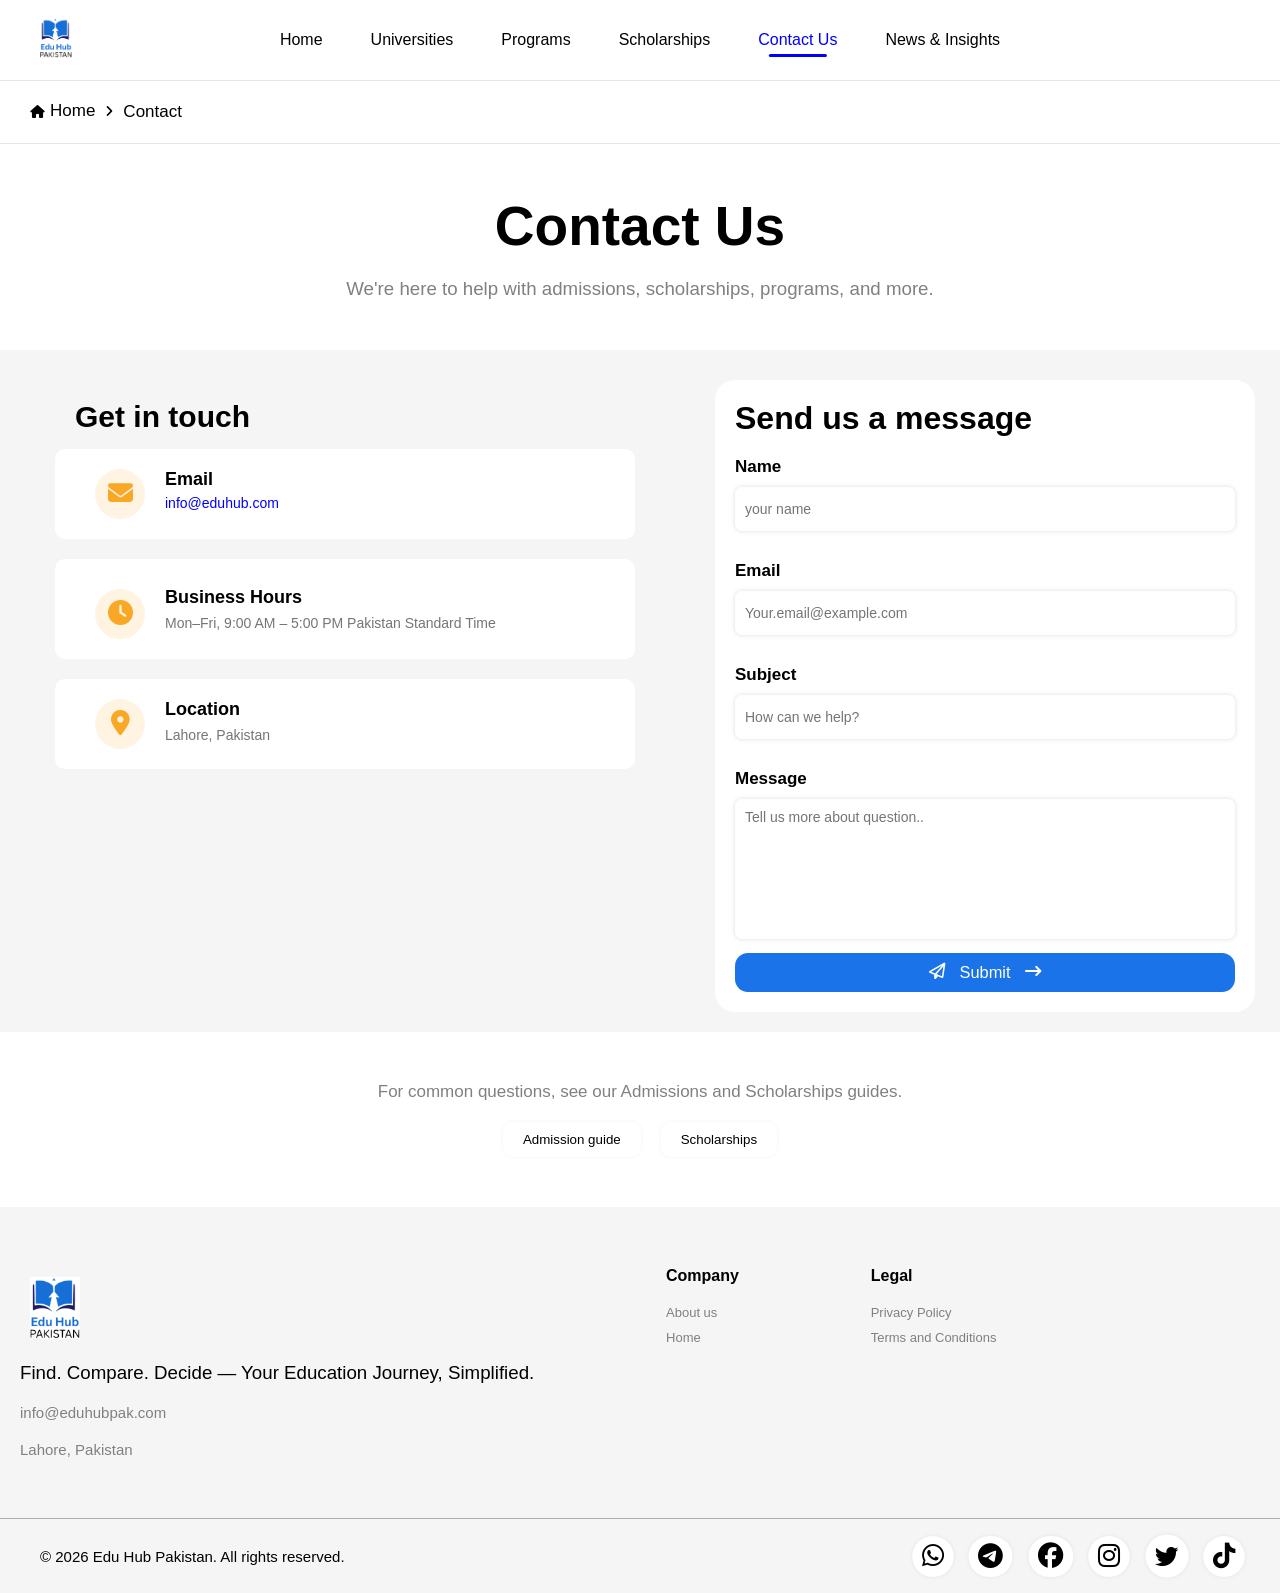
==== contact-page/contact.html @ 1de0be69 "problem solve of university page" ====
<!DOCTYPE html>
<html lang="en">

<head>
    <meta charset="UTF-8">
    <meta name="viewport" content="width=device-width, initial-scale=1.0">
    <title>Contact Us Page Title | Edu Hub Pakistan</title>
    <link rel="icon" href="./img/Favicon.png" type="png">
    <link rel="stylesheet" href="https://cdnjs.cloudflare.com/ajax/libs/font-awesome/6.7.2/css/all.min.css">
    <link rel="stylesheet" href="./contact.css">
</head>

<body>
    <header>
        <nav class="nav">
            <div class="nav-img-par">
                <img src="./img/Nav-Logo.png" width="32">
            </div>

            <h1 class="three-lines">☰</h1>

            <ul class="nav-options">
                <a href="../index.html" id="home-nn">Home</a><!-- this line is for link main -->
                <a href="../university-pages/university.html"><p>Universities</p></a>
                <li>Programs</li>
                <li>Scholarships</li>
                <li id="home-name">Contact Us</li>
                <li>News & Insights</li>
            </ul>
        </nav>
    </header>
    <div class="main-1">
        <h3>
            <div> <i class="fa-solid fa-house"></i>Home</div>
            <i class="fa-solid fa-angle-right left-angle"></i> Contact
        </h3>
    </div>
    <div class="main-2">
        <h1>Contact Us</h1>
        <h3>We're here to help with admissions, scholarships, programs, and more.</h3>
    </div>
    <div class="main-three-par">
        <div class="main-three">
            <div class="three-one">
                <h2 class="touching">Get in touch</h2>
                <div class="three-mm">
                    <div class="th1">
                        <button class="m-icon"><i class="fa-solid fa-envelope"
                                style="color: rgb(249, 168, 37);"></i></button>
                        <div class="texts-1">
                            <h2 class="mail-title">Email</h2>
                            <p class="mail">info@eduhub.com</p>
                        </div>
                    </div>
                    <div class="three-mm">
                        <div class="th1">
                            <button class="m-icon c-icon"><i class="fa-solid fa-clock"
                                    style="color: rgb(249, 168, 37);"></i></button>
                            <div class="texts">
                                <h2 class="mail-title">Business Hours</h2>
                                <p class="busy">Mon–Fri, 9:00 AM – 5:00 PM Pakistan Standard Time</p>
                            </div>
                        </div>
                        <div class="three-mm">
                            <div class="th1">
                                <button class="m-icon"><i class="fa-solid fa-location-dot"
                                        style="color: rgb(249, 168, 37);"></i></button>
                                <div class="texts-2">
                                    <h2 class="mail-title">Location</h2>
                                    <p class="busy">Lahore, Pakistan</p>
                                </div>
                            </div>
                        </div>
                    </div>
                </div>
            </div>
            <div class="three-two">
                <div class="main-form">
                    <h1 class="messager">Send us a message</h1>
                    <div class="name-par">
                        <h4 class="input-h">Name</h4>
                        <input type="text" placeholder="your name">
                    </div>
                    <div class="email-par">
                        <h4 class="input-h">Email</h4>
                        <input type="email" id="" placeholder="Your.email@example.com">
                    </div>
                    <div class="sub-par">
                        <h4 class="input-h">Subject</h4>
                        <input type="text" placeholder="How can we help?">
                    </div>
                    <div class="sms-par">
                        <h4 class="input-h">Message</h4>
                        <textarea placeholder="Tell us more about question.."
                            style="height: 140px; resize: none;"></textarea>
                    </div>
                    <div class="submit-par">
                        <button><i class="fa-regular fa-paper-plane" style="color: rgb(255, 255, 255);"></i>Submit <i
                                class="fa-solid fa-arrow-right-long" style="color: rgb(255, 255, 255);"></i></button>
                    </div>
                </div>
            </div>
        </div>
        <div class="main-4">
            <p>For common questions, see our Admissions and Scholarships guides.</p>
            <div class="con-btn">
                <button class="adg">Admission guide</button>
                <button class="scl">Scholarships</button>
            </div>
        </div>
        <div class="fouteen-mm">
            <div class="fourt-one">
                <div id="iii">
                    <h1><img src="./img/Nav-Logo.png"></h1>
                </div>
                <h3 id="manuf-text">Find. Compare. Decide — Your Education Journey, Simplified. <br>
                    <p id="info-mail">info@eduhubpak.com</p>
                    <p id="info-mail">Lahore, Pakistan</p>
                </h3>
            </div>
            <div class="fourt-one">
                <h class="h3-gr">Company</h>
                <a href="#">
                    <li class="line-one">About us</li>
                </a>
                <a href="../index.html">
                    <li class="line-one">Home</li>
                </a>
            </div>
            <div class="fourt-one">
                <h class="h3-gr">Legal</h>
                <a href="#">
                    <li class="line-one">Privacy Policy</li>
                </a>
                <a href="#">
                    <li class="line-one">Terms and Conditions</li>
                </a>
            </div>
            <div class="fourt-one">
            </div>
            <div class="fourt-one">
            </div>
        </div>
        <div class="tw-26">
            <p>© 2026 Edu Hub Pakistan. All rights reserved.</p>
            <div class="social-par">
                <button class="whatsapp"><i class="fa-brands fa-whatsapp"></i></button>
                <button class="telegram"><i class="fa-brands fa-telegram"></i></button>
                <button class="facebook"><i class="fa-brands fa-facebook"></i></button>
                <button class="instagram"><i class="fa-brands fa-instagram"></i></button>
                <button class="twitter"><i class="fa-brands fa-twitter"></i></button>
                <button class="tiktok"><i class="fa-brands fa-tiktok"></i></button>
            </div>
        </div>
        <script src="./contact.js"></script>
</body>

</html>
---- contact-page/contact.css ----
* {
    margin: 0;
    padding: 0;
    box-sizing: border-box;
}

body {
    font-family: sans-serif;
    /* background: #e2e8f0; */
    background-color: #f5f5f5;
}
header {
    padding: 18px 40px;
    background: #fff;
    border-bottom: 1px solid rgba(128, 128, 128, .2);
    position: sticky;
    top: 0;
    z-index: 1000;
    background: #fff;
    width: 100%;
}
.nav {
    width:100%;
    max-width:1300px;
    margin:auto;
    margin: auto;
    display: flex;
    justify-content: space-between;
    align-items: center;
    position: relative;
}

.nav-options {
    position: absolute;
    left: 50%;
    transform: translateX(-50%);
    display: flex;
    align-items: center;
    gap: 12px;
    list-style: none;
}

.nav-img-par img,
.nav-options li,
.three-lines {
    cursor: pointer;
}

.nav-options li {
    position: relative;
    padding: 10px 18px;
    border-radius: 12px;
    transition: .3s;
    white-space: nowrap;
}

.nav-options li:hover {
    background: #e2e8f0b0;
}
.nav-options a {
    position: relative;
    padding: 10px 18px;
    border-radius: 12px;
    transition: .3s;
    white-space: nowrap;
    color: blue;
}

.nav-options a:hover {
    background: #e2e8f0b0;
}

.nav-options a {
    text-decoration: none;
}
#home-name::after {
    content: "";
    position: absolute;
    left: 25%;
    bottom: 2px;
    width: 50%;
    height: 3px;
    background: blue;
    border-radius: 999px;
}

.three-lines {
    display: none;
    font-size: 30px;
    margin-top: -10px;
}
@media (max-width:1080px) {
    .three-lines {
        display: block;
    }
    .nav-options {
        display: none;
        position: absolute;
        left: auto;
        transform: none;
        top: 75px;
        right: 20px;
        width: 250px;
        flex-direction: column;
        align-items: center;
        padding: 15px 0;
        background: #fff;
        border-radius: 12px;
        box-shadow: 0 5px 20px rgba(0, 0, 0, .1);
    }

    .nav-options.show {
        display: flex;
    }
}
#home-name{
    color: blue;
}
.main-1{
    background: white;
    padding: 20px 30px;
    border-bottom: 1px solid rgba(128, 128, 128, .2);
}
.main-1 i{
    font-size: 13px;
}
.main-1 h3{
    font-weight: 500;
    font-size: 17px;
    font-family: 'Gill Sans', 'Gill Sans MT', Calibri, 'Trebuchet MS', sans-serif;
    display: flex;
    align-items: center;
    gap: 10px;
}
.main-1 > h3 > div > i{
    margin-right: 5px;
    margin-bottom: 5px;
}
.messager{
    font-family: 'Gill Sans', 'Gill Sans MT', Calibri, 'Trebuchet MS', sans-serif;
}
.main-2{
    padding: 50px;
    background-color: white;
    display: flex;
    flex-direction: column;
    align-items: center;
    margin-bottom: 10px;
}
.main-2 h1{
    font-size: 55px;
    font-weight: 550;
    font-family: 'Gill Sans', 'Gill Sans MT', Calibri, 'Trebuchet MS', sans-serif;
}
.main-2 h3{
    margin-top: 20px;
    font-weight: 100;
    color: grey;
    font-weight: 100;
}
.three-one-main{
    padding: 40px;
    background-color: white;
    display: inline-flex;
}
.three-one{
    padding: 30px;
    display: inline-flex;
    flex-direction: column;
}
.th1{
    background: white;
    display: inline-flex;
    padding: 20px 40px;
    border-radius: 10px;
    width: 580px;
    margin-bottom: 20px;
}
.touching{
    font-family: 'Gill Sans', 'Gill Sans MT', Calibri, 'Trebuchet MS', sans-serif;
    font-size: 30px;
    margin: 10px 0px 15px 20px;
}
.mail{
    color: blue;
    cursor: pointer;
    margin-top: 5px;
}
.busy{
    color: rgb(0, 0, 0);
    cursor: pointer;
    margin-top: 3px;
}
.mail-title{
    font-family: 'Gill Sans', 'Gill Sans MT', Calibri, 'Trebuchet MS', sans-serif;
    font-size: 18px;
    font-weight: 550;
}
.m-icon{
    display: inline-flex;
    align-items: center;
    justify-content: center;
    height: 50px;
    width: 50px;
    font-size: 25px;
    border: 0px;
    border-radius: 30px;
    margin-right: 20px;
    background-color: #f9a82523;
}
.c-icon{
    width: 50px;
    height: 50px;
    margin-top: 10px;
}
.mail,
.busy{
    font-size: 14px;
}
.busy{
    margin-top: 7px;
    color: rgb(117, 117, 117);
}
.texts{
    margin-top: 8px;
}
.text-1{
    margin-top: 9px;
}
.text-2{
    margin-top: 9px;
}
.three-two{
    margin-top: 20px;
    padding: 20px;
    background-color: white;
    border-radius: 20px;
}
.main-three{
    display: flex;
    flex-wrap: wrap;
    justify-content: space-around;
}
input,
textarea{
    width: 500px;
    height: 44px;
    padding: 10px 10px;
    border: 0px;
    border-radius: 7px;
    font-size: 14px;
    margin: 10px 0px;
    box-shadow: 0px 0px 5px 0px rgba(0, 0, 0, 0.137);
    outline: none;
    font-family: sans-serif;
}
.input-h{
    font-family: 'Gill Sans', 'Gill Sans MT', Calibri, 'Trebuchet MS', sans-serif;
    font-size: 17px;
    margin-top: 20px;
}
.submit-par button{
    background: #1a73e8;
    border: 0px;
    padding: 10px 20px;
    font-size: 16.4px;
    color: white;
    width: 100%;
    border-radius: 13px;
    display: flex;
    justify-content: center;
    gap: 14px;
    cursor: pointer;
    outline: none;
}
.submit-par button:hover{
    background: #0067ed;
}
#hhh{
    color: black;
}
.main-4{
    padding: 20px;
    background: white;
    margin: 20px 0px 0px 0px;
}
.main-4{
    text-align: center;
    font-family: 'Gill Sans', 'Gill Sans MT', Calibri, 'Trebuchet MS', sans-serif;
    font-size: 17px;
    color: grey;
}
.sms-par input{
    height: 100px;
    display: flex;
}
.adg,
.scl{
    background: white;
    border: 0px;
    border-radius: 10px;
    padding: 10px 20px;
    box-shadow: 0px 0px 5px 0px rgba(0, 0, 0, 0.046);
    cursor: pointer;
}
.main-4{
    padding: 50px 0px;
    display: flex;
    justify-content: center;
    flex-direction: column;
    gap: 20px;
}
.main-4 > div{
    display: flex;
    gap: 20px;
    align-items: center;
    justify-content: center;
}
@media(max-width:1180px){
    .three-one{
        width: 100%;
    }
    .three-mm > div{
        width: 100%;
    }
    .main-form input{
        width: 100%;
    }
    .three-two{
        width: 100%;
        margin-left: 15px;
        margin-right: 15px;
    }
    .three-two textarea{
        width: 100%;
    }
}
a {
    text-decoration: none;
    color: black;
    list-style: none;
}

a:hover {
    color: black;
    font-weight: 100;
}

#iii img {
    width: 50px;
    margin-left: 10px;
    margin-bottom: 10px;
}

#iii {
    display: flex;
    align-items: center;
    padding-left: 0px;
    margin-top: 10px;
}

#foth-one {
    text-align: center;
}
a p {
    color: orangered;
}

#manuf-text {
    text-align: left;
    font-weight: 1;
    color: black;
}
#info-mail{
    margin-top: 20px;
    font-weight: 100;
    font-size: 15px;
    color: grey;
}
.offer-par{
    display: inline-flex;
    justify-content: center;
}
.offer-1{
    background-color: rgba(0, 115, 255, 0.557);
    padding: 7px 20px;
    border-radius: 25px;
    margin-left: 20px;
    font-size: 22px;
    margin-top: 7px;
    transform: scale(0.7);
}
#diff-card-offer{
    background-color: rgba(0, 255, 255, 0.781);
}
.pop-par{
    display: flex;
}
.pop-par img{
    margin-left: 274px;
    margin-top: -10px;
    position: absolute;
}
.main-fourteen {
    background-color: #292929;
    padding: 110px 40px 50px 40px;
    list-style: none;
    margin-top: -80px;
}

.fouteen-mm {
    display: flex;
    justify-content: space-between;
    flex-wrap: wrap;
    background-color: #f5f5f5;
    padding-bottom: 0px;
}

.fourt-one {
    display: inline-flex;
    flex-direction: column;
    text-decoration: none;
    gap: 5px;
    margin: 60px 20px;
}
.h3-gr{
    font-weight: 550;
    margin-bottom: 15px;
}
.line-one{
    font-weight: 50;
    color: gray;
    font-size: 13px;
    margin-bottom: 5px;
}
.tw-26{
    display: flex;
    border: 0px;
    border-top: 1px solid rgba(35, 17, 17, 0.315);
    background-color: #f5f5f5;
    align-items: center;
    justify-content: space-between;
    padding: 10px 30px 10px 10px;
}
.tw-26 p{
    font-weight: 100;
    font-size: 15px;
    margin-left: 30px;
}
.social-par button{
    padding: 7px 12px;
    font-size: 32px;
    border: 0px;
    border-radius: 30px;
    background: white;
    box-shadow: 0px 0px 5px 0px rgba(0, 0, 0, 0.073);
    transform: scale(0.8);
}
.twitter i{
    margin: 5px 0px;
    transform: scale(0.98);
    font-size: 30px;
}
.contact-link{
   white-space: nowrap;
}
#home-nn{
    color: black;
}
.nav a p{
    color: black;
}
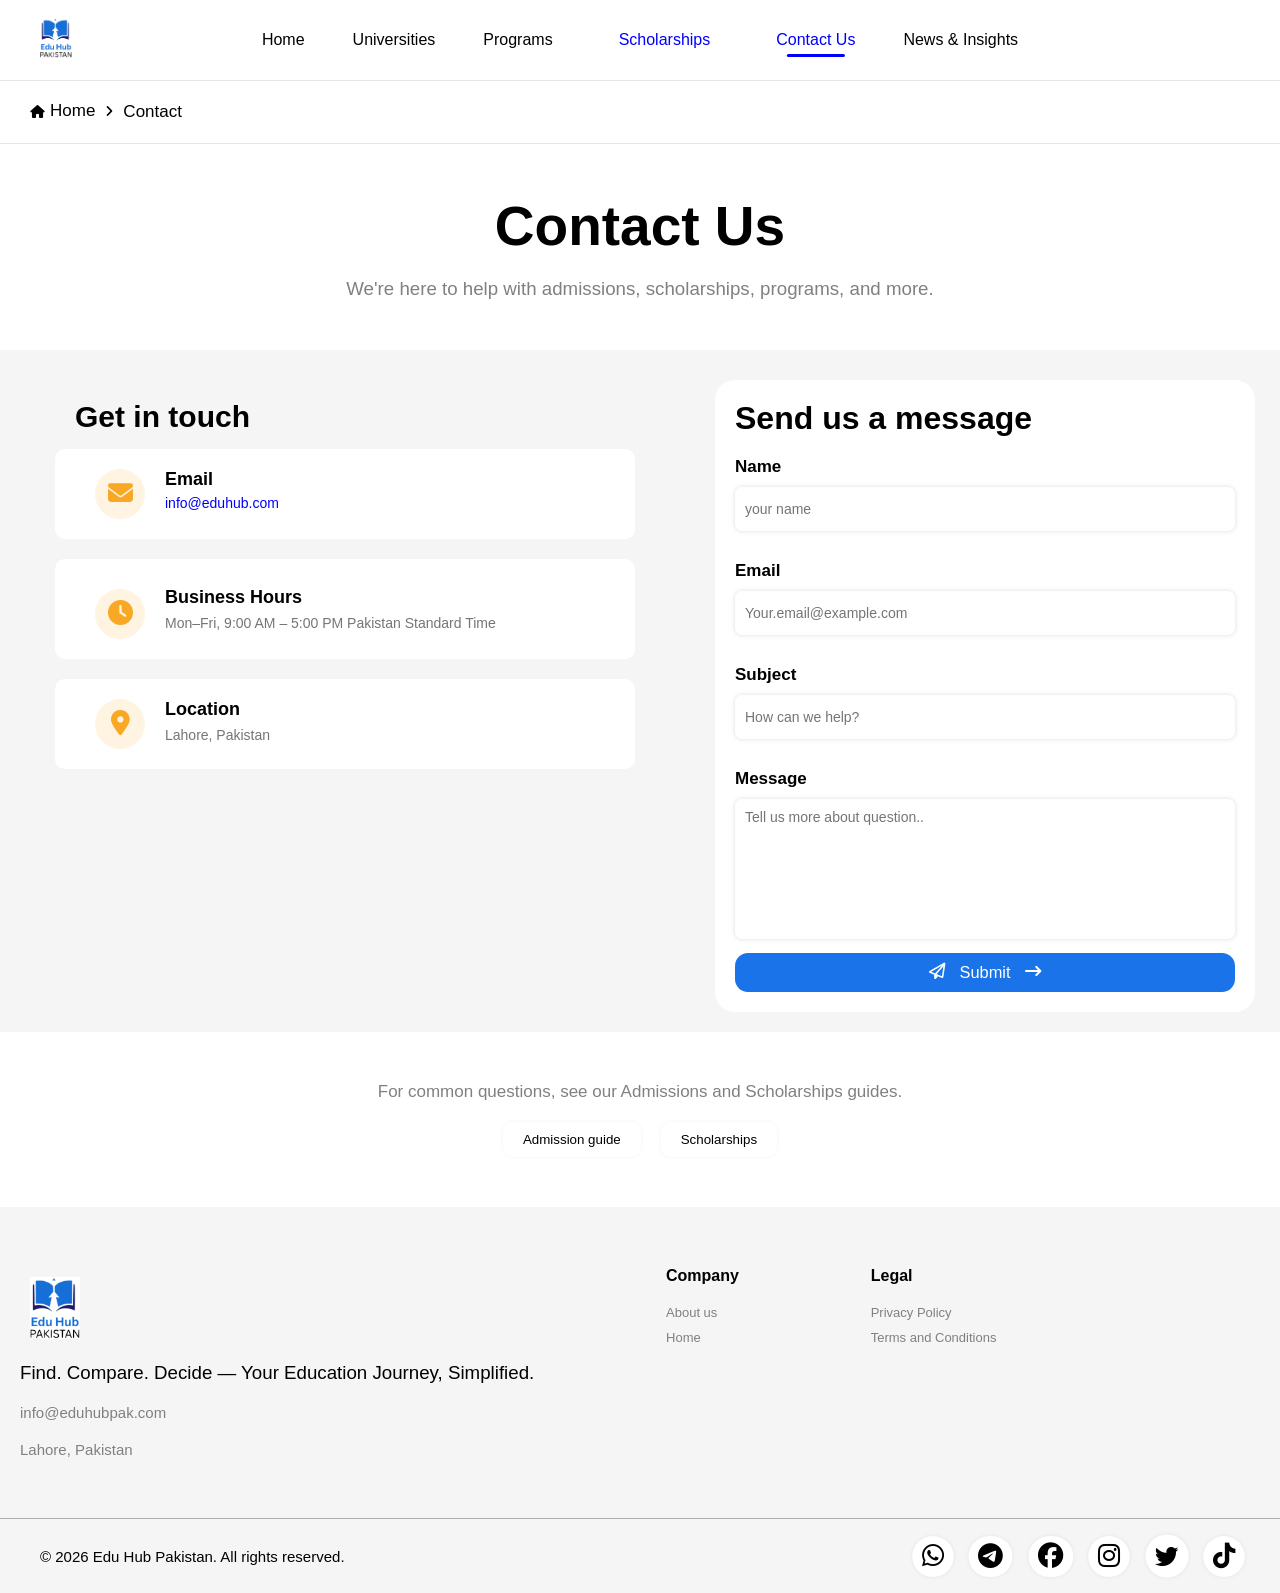
==== commit 3b97d5c8: "scholarship page added" ====
--- a/contact-page/contact.html
+++ b/contact-page/contact.html
@@ -20,10 +20,11 @@
             <h1 class="three-lines">☰</h1>
 
             <ul class="nav-options">
-                <a href="../index.html" id="home-nn">Home</a><!-- this line is for link main -->
+                <a href="../index.html" id="home-nn">Home</a>
                 <a href="../university-pages/university.html"><p>Universities</p></a>
                 <li>Programs</li>
-                <li>Scholarships</li>
+                <a href="../scholarship-page/scholarship.html"><li>Scholarships</li></a>
+                
                 <li id="home-name">Contact Us</li>
                 <li>News & Insights</li>
             </ul>
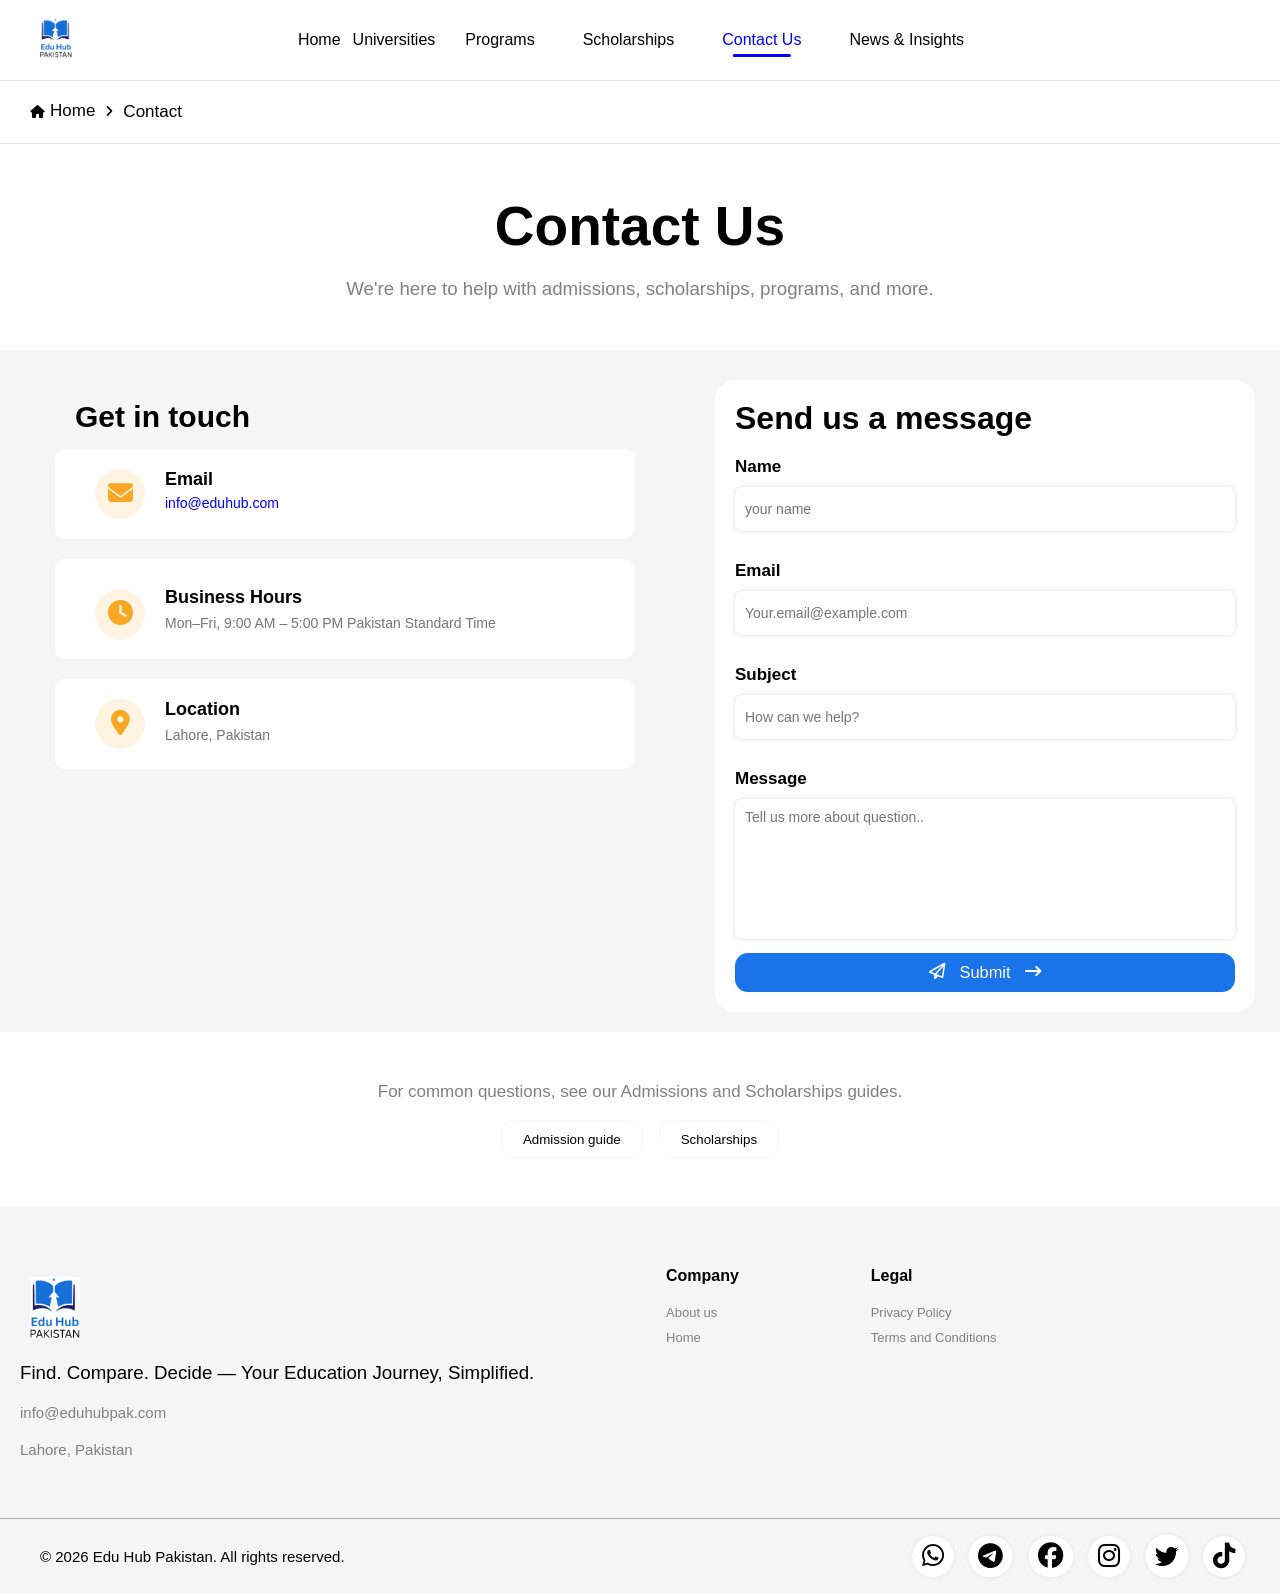
==== commit c2b9bfb4: "contact page problem solved" ====
--- a/contact-page/contact.html
+++ b/contact-page/contact.html
@@ -19,11 +19,11 @@
 
             <h1 class="three-lines">☰</h1>
 
-            <ul class="nav-options">
+            <ul class="nav-options">    
                 <a href="../index.html" id="home-nn">Home</a>
                 <a href="../university-pages/university.html"><p>Universities</p></a>
                 <li>Programs</li>
-                <a href="../scholarship-page/scholarship.html"><li>Scholarships</li></a>
+                <a href="../scholarship-page/scholarship.html" id="sch"><li>Scholarships</li></a>
                 
                 <li id="home-name">Contact Us</li>
                 <li>News & Insights</li>
--- a/contact-page/contact.css
+++ b/contact-page/contact.css
@@ -59,11 +59,11 @@
 }
 .nav-options a {
     position: relative;
-    padding: 10px 18px;
+    /* padding: 10px 18px; */
     border-radius: 12px;
     transition: .3s;
     white-space: nowrap;
-    color: blue;
+    color: black;
 }
 
 .nav-options a:hover {
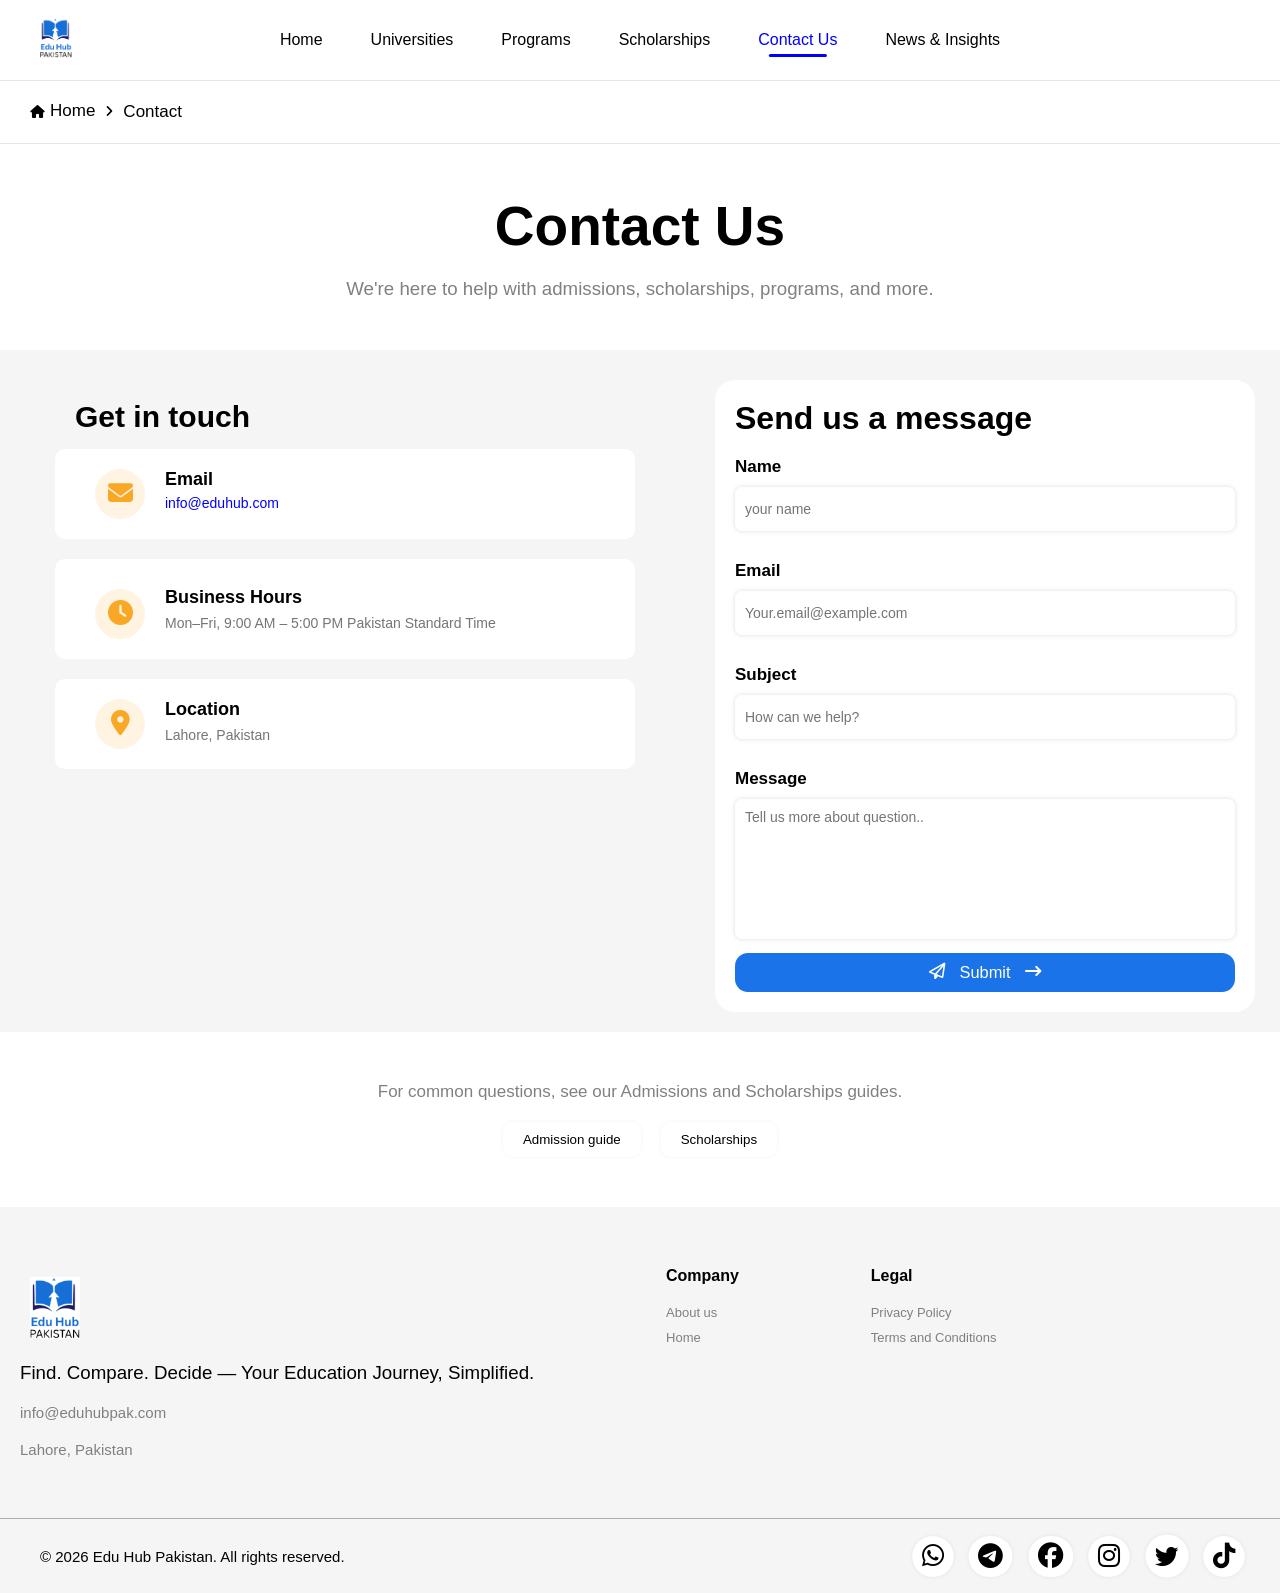
==== commit 692f654e: "program page added to github-clone" ====
--- a/contact-page/contact.html
+++ b/contact-page/contact.html
@@ -20,9 +20,11 @@
             <h1 class="three-lines">☰</h1>
 
             <ul class="nav-options">    
-                <a href="../index.html" id="home-nn">Home</a>
-                <a href="../university-pages/university.html"><p>Universities</p></a>
-                <li>Programs</li>
+                <a href="../index.html"><li>Home</li></a>
+                <a href="../university-pages/university.html"><li>Universities</li></a>
+                
+                <a href="../programs/programs.html" id="sch"><li>Programs</li></a>
+
                 <a href="../scholarship-page/scholarship.html" id="sch"><li>Scholarships</li></a>
                 
                 <li id="home-name">Contact Us</li>
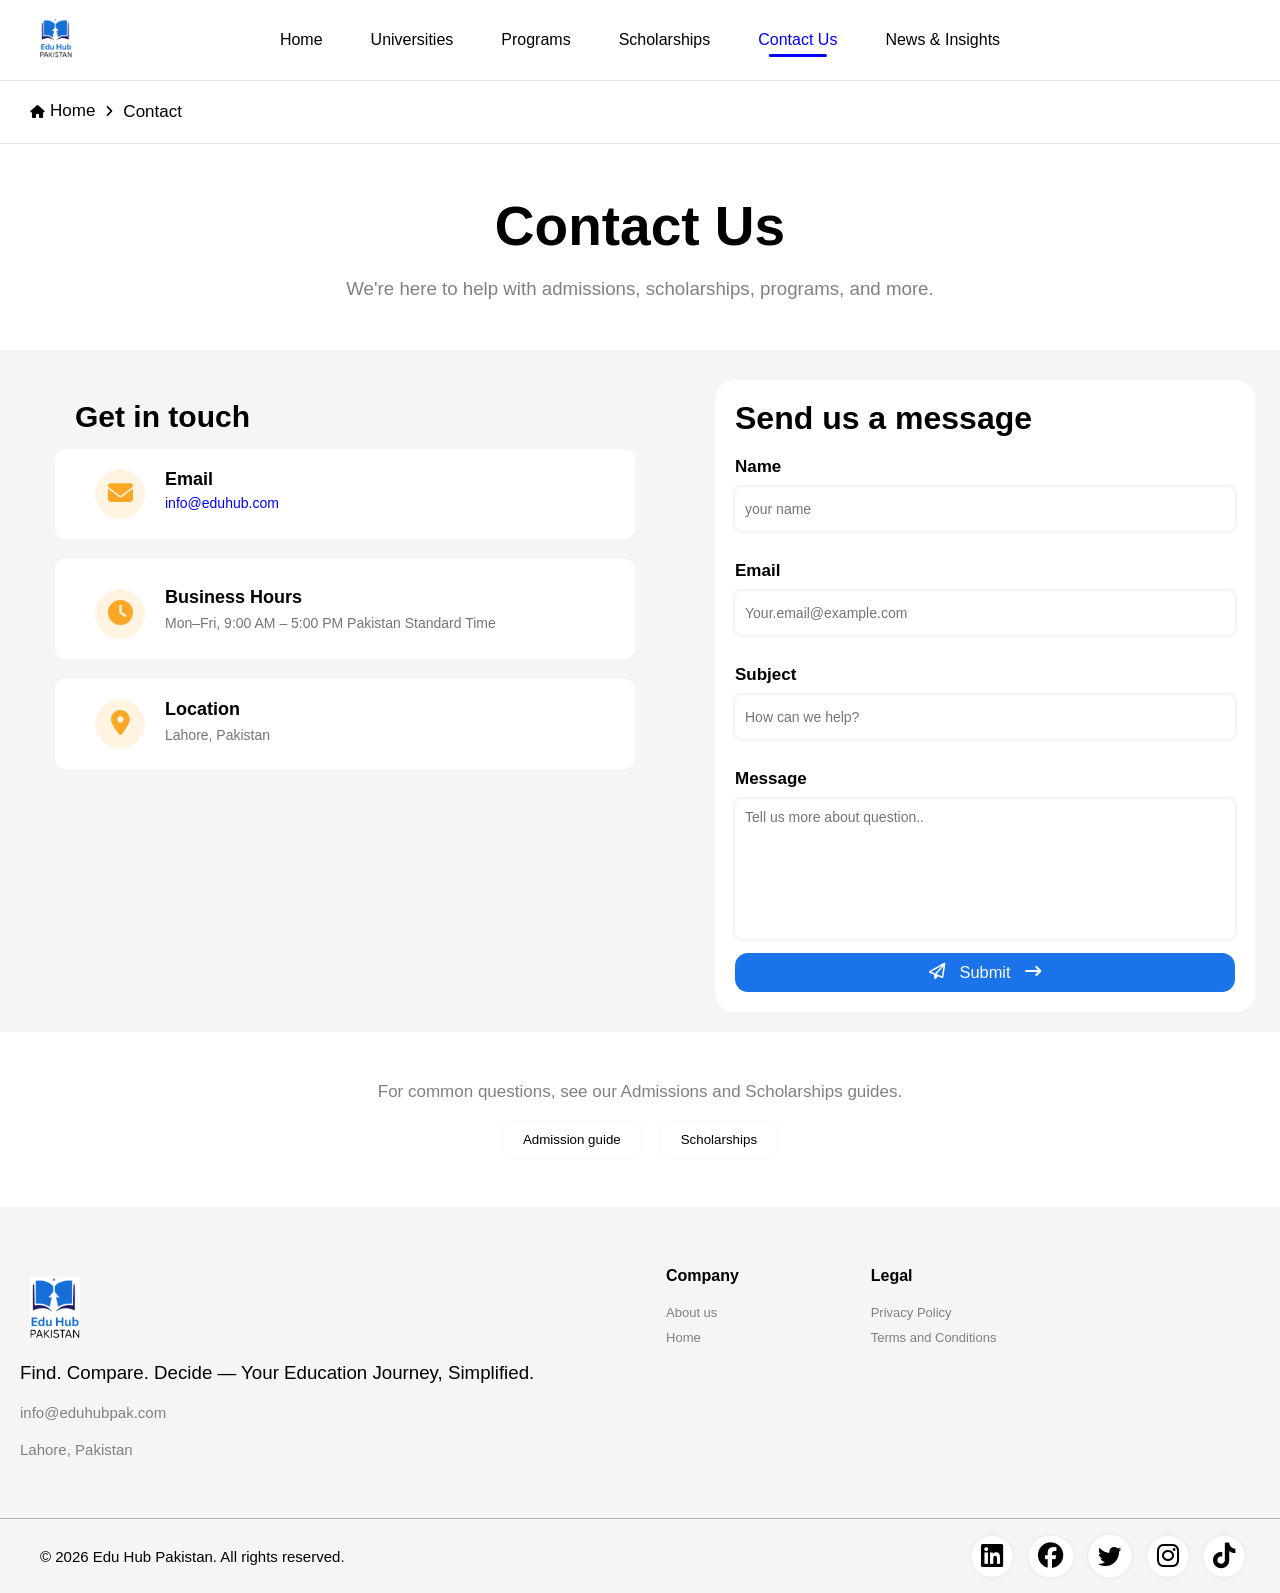
==== commit 68c8ee9f: "the social media tags responsiveness solved" ====
--- a/contact-page/contact.html
+++ b/contact-page/contact.html
@@ -19,14 +19,20 @@
 
             <h1 class="three-lines">☰</h1>
 
-            <ul class="nav-options">    
-                <a href="../index.html"><li>Home</li></a>
-                <a href="../university-pages/university.html"><li>Universities</li></a>
-                
-                <a href="../programs/programs.html" id="sch"><li>Programs</li></a>
+            <ul class="nav-options">
+                <a href="../index.html" id="home-nn">
+                    <li>Home</li>
+                </a>
+                <a href="../university-pages/university.html">
+                    <li>Universities</li>
+                </a>
+                <a href="../programs/programs.html" id="home-nn">
+                    <li>Programs</li>
+                </a>
+                <a href="../scholarship-page/scholarship.html" id="sch">
+                    <li>Scholarships</li>
+                </a>
 
-                <a href="../scholarship-page/scholarship.html" id="sch"><li>Scholarships</li></a>
-                
                 <li id="home-name">Contact Us</li>
                 <li>News & Insights</li>
             </ul>
@@ -147,13 +153,22 @@
         <div class="tw-26">
             <p>© 2026 Edu Hub Pakistan. All rights reserved.</p>
             <div class="social-par">
-                <button class="whatsapp"><i class="fa-brands fa-whatsapp"></i></button>
-                <button class="telegram"><i class="fa-brands fa-telegram"></i></button>
-                <button class="facebook"><i class="fa-brands fa-facebook"></i></button>
-                <button class="instagram"><i class="fa-brands fa-instagram"></i></button>
-                <button class="twitter"><i class="fa-brands fa-twitter"></i></button>
-                <button class="tiktok"><i class="fa-brands fa-tiktok"></i></button>
-            </div>
+                    <a href="https://www.linkedin.com/company/eduhubpak" target="_blank">
+                        <button class="whatsapp"><i class="fa-brands fa-linkedin"></i></button>
+                    </a>
+                    <a href="https://www.facebook.com/eduhubpak" target="_blank">
+                        <button class="facebook"><i class="fa-brands fa-facebook"></i></button>
+                    </a>
+                    <a href="https://x.com/@eduhubpak" target="_blank">
+                        <button class="twitter"><i class="fa-brands fa-twitter"></i></button>
+                    </a>
+                    <a href="https://www.instagram.com/eduhubpak" target="_blank">
+                        <button class="instagram"><i class="fa-brands fa-instagram"></i></button>
+                    </a>
+                    <a href="https://www.tiktok.com/@eduhubpak" target="_blank">
+                        <button class="tiktok"><i class="fa-brands fa-tiktok"></i></button>
+                    </a>
+                </div>
         </div>
         <script src="./contact.js"></script>
 </body>
--- a/contact-page/contact.css
+++ b/contact-page/contact.css
@@ -72,16 +72,6 @@
 
 .nav-options a {
     text-decoration: none;
-}
-#home-name::after {
-    content: "";
-    position: absolute;
-    left: 25%;
-    bottom: 2px;
-    width: 50%;
-    height: 3px;
-    background: blue;
-    border-radius: 999px;
 }
 
 .three-lines {
@@ -116,6 +106,16 @@
 #home-name{
     color: blue;
 }
+#home-name::after {
+    content: "";
+    position: absolute;
+    left: 25%;
+    bottom: 2px;
+    width: 50%;
+    height: 3px;
+    background: blue;
+    border-radius: 999px;
+}
 .main-1{
     background: white;
     padding: 20px 30px;
@@ -469,4 +469,12 @@
 }
 .nav a p{
     color: black;
+}
+@media(max-width:660px){
+    .tw-26{
+        flex-direction: column;
+    }
+    .tw-26 p{
+        margin-top: 10px;
+    }
 }
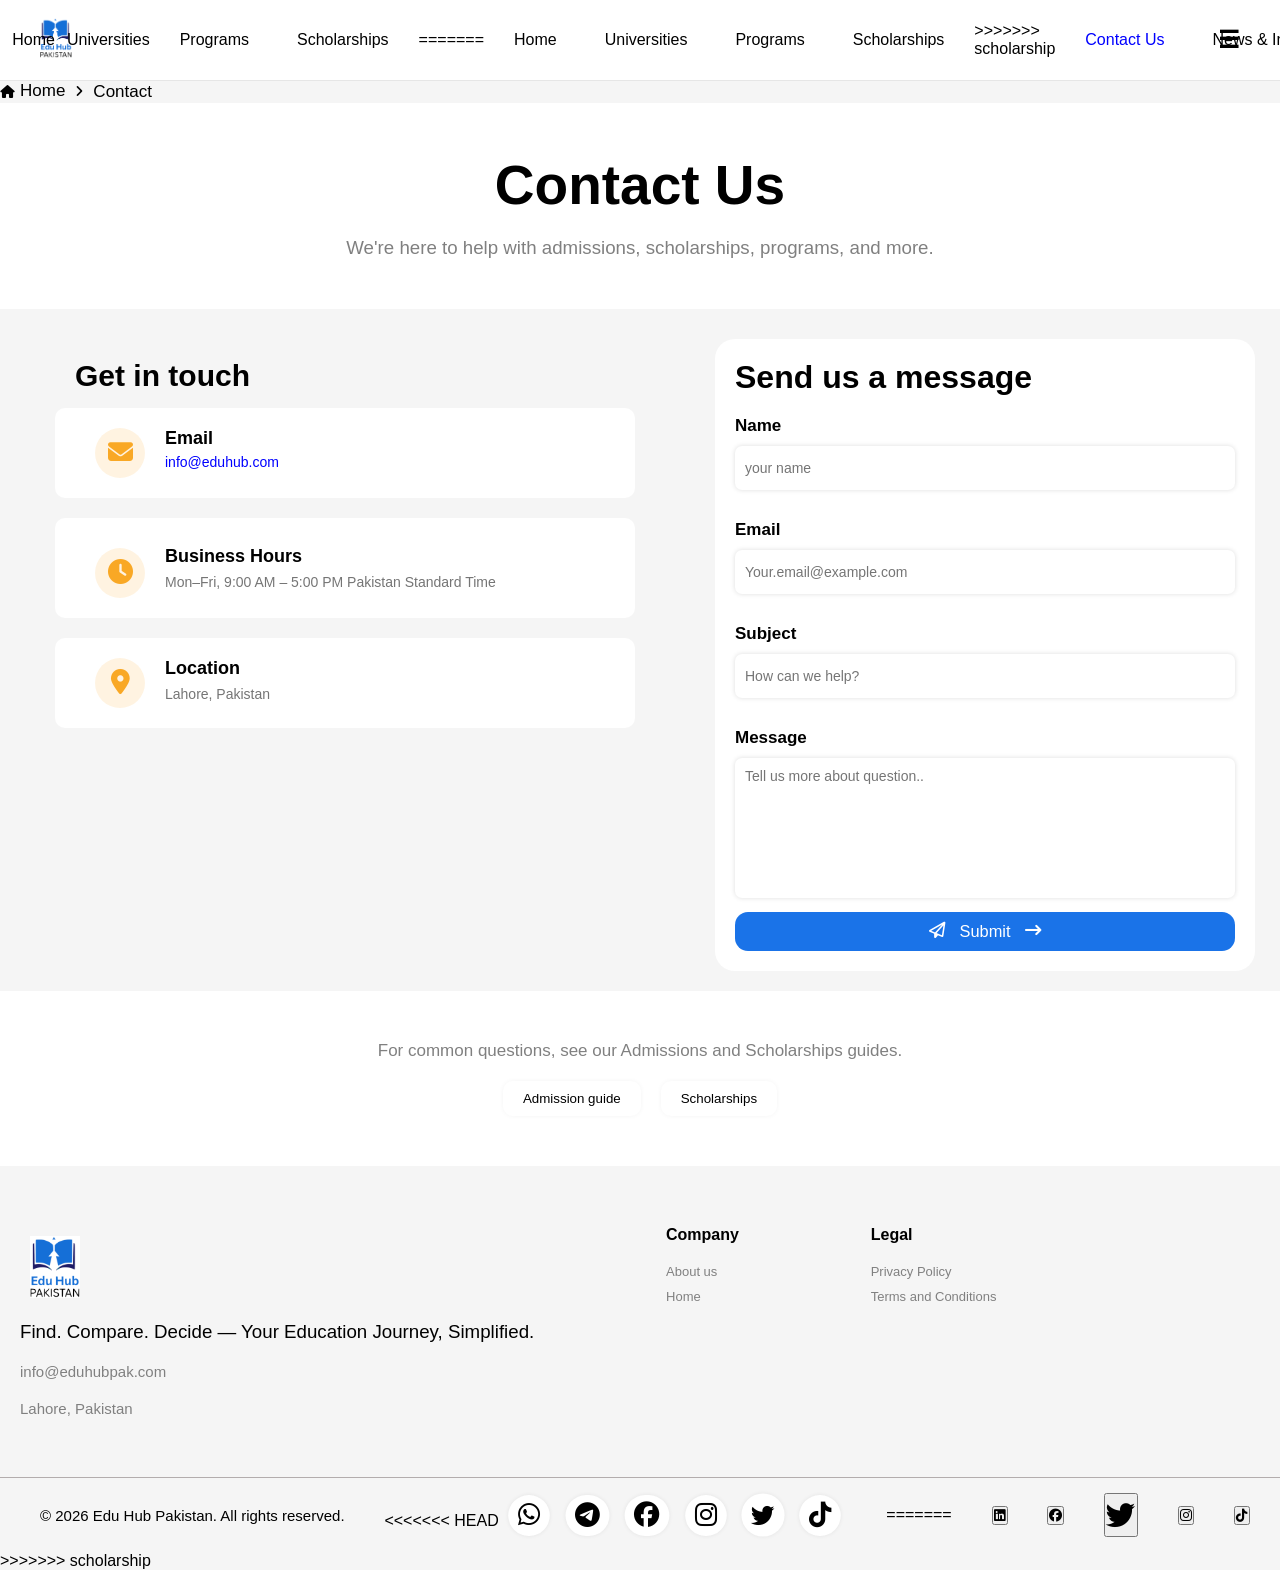
==== commit 2cfc80dc: "Merge scholarship into main" ====
--- a/contact-page/contact.html
+++ b/contact-page/contact.html
@@ -20,6 +20,12 @@
             <h1 class="three-lines">☰</h1>
 
             <ul class="nav-options">
+<<<<<<< HEAD
+                <a href="../index.html" id="home-nn">Home</a><!-- this line is for link main -->
+                <a href="../university-pages/university.html"><p>Universities</p></a>
+                <li>Programs</li>
+                <li>Scholarships</li>
+=======
                 <a href="../index.html" id="home-nn">
                     <li>Home</li>
                 </a>
@@ -33,6 +39,7 @@
                     <li>Scholarships</li>
                 </a>
 
+>>>>>>> scholarship
                 <li id="home-name">Contact Us</li>
                 <li>News & Insights</li>
             </ul>
@@ -153,6 +160,15 @@
         <div class="tw-26">
             <p>© 2026 Edu Hub Pakistan. All rights reserved.</p>
             <div class="social-par">
+<<<<<<< HEAD
+                <button class="whatsapp"><i class="fa-brands fa-whatsapp"></i></button>
+                <button class="telegram"><i class="fa-brands fa-telegram"></i></button>
+                <button class="facebook"><i class="fa-brands fa-facebook"></i></button>
+                <button class="instagram"><i class="fa-brands fa-instagram"></i></button>
+                <button class="twitter"><i class="fa-brands fa-twitter"></i></button>
+                <button class="tiktok"><i class="fa-brands fa-tiktok"></i></button>
+            </div>
+=======
                     <a href="https://www.linkedin.com/company/eduhubpak" target="_blank">
                         <button class="whatsapp"><i class="fa-brands fa-linkedin"></i></button>
                     </a>
@@ -169,6 +185,7 @@
                         <button class="tiktok"><i class="fa-brands fa-tiktok"></i></button>
                     </a>
                 </div>
+>>>>>>> scholarship
         </div>
         <script src="./contact.js"></script>
 </body>
--- a/contact-page/contact.css
+++ b/contact-page/contact.css
@@ -59,11 +59,19 @@
 }
 .nav-options a {
     position: relative;
+<<<<<<< HEAD
+    padding: 10px 18px;
+    border-radius: 12px;
+    transition: .3s;
+    white-space: nowrap;
+    color: blue;
+=======
     /* padding: 10px 18px; */
     border-radius: 12px;
     transition: .3s;
     white-space: nowrap;
     color: black;
+>>>>>>> scholarship
 }
 
 .nav-options a:hover {
@@ -73,6 +81,19 @@
 .nav-options a {
     text-decoration: none;
 }
+<<<<<<< HEAD
+#home-name::after {
+    content: "";
+    position: absolute;
+    left: 25%;
+    bottom: 2px;
+    width: 50%;
+    height: 3px;
+    background: blue;
+    border-radius: 999px;
+}
+=======
+>>>>>>> scholarship
 
 .three-lines {
     display: none;
@@ -106,6 +127,8 @@
 #home-name{
     color: blue;
 }
+<<<<<<< HEAD
+=======
 #home-name::after {
     content: "";
     position: absolute;
@@ -116,6 +139,7 @@
     background: blue;
     border-radius: 999px;
 }
+>>>>>>> scholarship
 .main-1{
     background: white;
     padding: 20px 30px;
@@ -469,6 +493,8 @@
 }
 .nav a p{
     color: black;
+<<<<<<< HEAD
+=======
 }
 @media(max-width:660px){
     .tw-26{
@@ -477,4 +503,8 @@
     .tw-26 p{
         margin-top: 10px;
     }
+}
+.social-par i{
+    cursor: pointer;
+>>>>>>> scholarship
 }
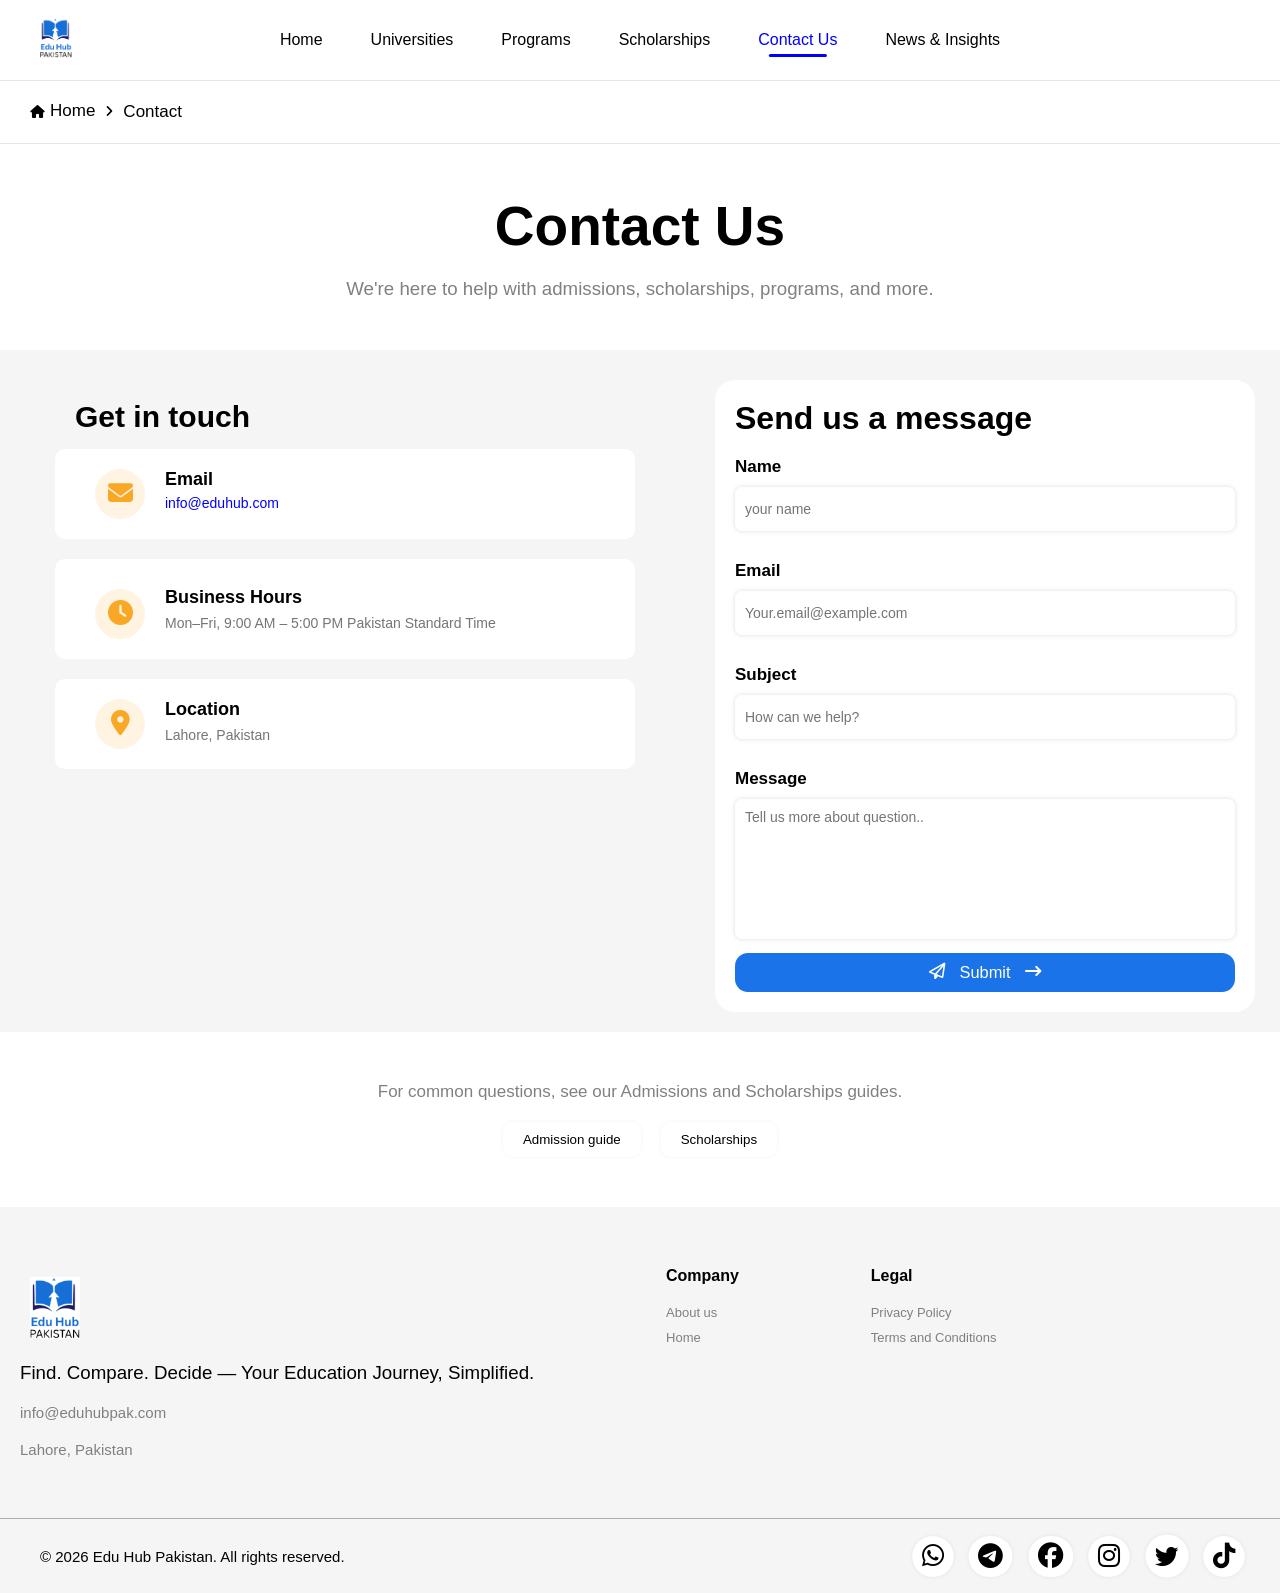
==== commit 8362ae46: "all files is now in almost fully working" ====
--- a/contact-page/contact.html
+++ b/contact-page/contact.html
@@ -19,27 +19,14 @@
 
             <h1 class="three-lines">☰</h1>
 
-            <ul class="nav-options">
-<<<<<<< HEAD
-                <a href="../index.html" id="home-nn">Home</a><!-- this line is for link main -->
-                <a href="../university-pages/university.html"><p>Universities</p></a>
-                <li>Programs</li>
-                <li>Scholarships</li>
-=======
-                <a href="../index.html" id="home-nn">
-                    <li>Home</li>
-                </a>
-                <a href="../university-pages/university.html">
-                    <li>Universities</li>
-                </a>
-                <a href="../programs/programs.html" id="home-nn">
-                    <li>Programs</li>
-                </a>
-                <a href="../scholarship-page/scholarship.html" id="sch">
-                    <li>Scholarships</li>
-                </a>
+            <ul class="nav-options">    
+                <a href="../index.html"><li>Home</li></a>
+                <a href="../university-pages/university.html"><li>Universities</li></a>
+                
+                <a href="../programs/programs.html" id="sch"><li>Programs</li></a>
 
->>>>>>> scholarship
+                <a href="../scholarship-page/scholarship.html" id="sch"><li>Scholarships</li></a>
+                
                 <li id="home-name">Contact Us</li>
                 <li>News & Insights</li>
             </ul>
@@ -160,7 +147,6 @@
         <div class="tw-26">
             <p>© 2026 Edu Hub Pakistan. All rights reserved.</p>
             <div class="social-par">
-<<<<<<< HEAD
                 <button class="whatsapp"><i class="fa-brands fa-whatsapp"></i></button>
                 <button class="telegram"><i class="fa-brands fa-telegram"></i></button>
                 <button class="facebook"><i class="fa-brands fa-facebook"></i></button>
@@ -168,24 +154,6 @@
                 <button class="twitter"><i class="fa-brands fa-twitter"></i></button>
                 <button class="tiktok"><i class="fa-brands fa-tiktok"></i></button>
             </div>
-=======
-                    <a href="https://www.linkedin.com/company/eduhubpak" target="_blank">
-                        <button class="whatsapp"><i class="fa-brands fa-linkedin"></i></button>
-                    </a>
-                    <a href="https://www.facebook.com/eduhubpak" target="_blank">
-                        <button class="facebook"><i class="fa-brands fa-facebook"></i></button>
-                    </a>
-                    <a href="https://x.com/@eduhubpak" target="_blank">
-                        <button class="twitter"><i class="fa-brands fa-twitter"></i></button>
-                    </a>
-                    <a href="https://www.instagram.com/eduhubpak" target="_blank">
-                        <button class="instagram"><i class="fa-brands fa-instagram"></i></button>
-                    </a>
-                    <a href="https://www.tiktok.com/@eduhubpak" target="_blank">
-                        <button class="tiktok"><i class="fa-brands fa-tiktok"></i></button>
-                    </a>
-                </div>
->>>>>>> scholarship
         </div>
         <script src="./contact.js"></script>
 </body>
--- a/contact-page/contact.css
+++ b/contact-page/contact.css
@@ -59,19 +59,11 @@
 }
 .nav-options a {
     position: relative;
-<<<<<<< HEAD
-    padding: 10px 18px;
-    border-radius: 12px;
-    transition: .3s;
-    white-space: nowrap;
-    color: blue;
-=======
     /* padding: 10px 18px; */
     border-radius: 12px;
     transition: .3s;
     white-space: nowrap;
     color: black;
->>>>>>> scholarship
 }
 
 .nav-options a:hover {
@@ -81,7 +73,6 @@
 .nav-options a {
     text-decoration: none;
 }
-<<<<<<< HEAD
 #home-name::after {
     content: "";
     position: absolute;
@@ -92,8 +83,6 @@
     background: blue;
     border-radius: 999px;
 }
-=======
->>>>>>> scholarship
 
 .three-lines {
     display: none;
@@ -127,19 +116,6 @@
 #home-name{
     color: blue;
 }
-<<<<<<< HEAD
-=======
-#home-name::after {
-    content: "";
-    position: absolute;
-    left: 25%;
-    bottom: 2px;
-    width: 50%;
-    height: 3px;
-    background: blue;
-    border-radius: 999px;
-}
->>>>>>> scholarship
 .main-1{
     background: white;
     padding: 20px 30px;
@@ -493,18 +469,4 @@
 }
 .nav a p{
     color: black;
-<<<<<<< HEAD
-=======
-}
-@media(max-width:660px){
-    .tw-26{
-        flex-direction: column;
-    }
-    .tw-26 p{
-        margin-top: 10px;
-    }
-}
-.social-par i{
-    cursor: pointer;
->>>>>>> scholarship
 }
